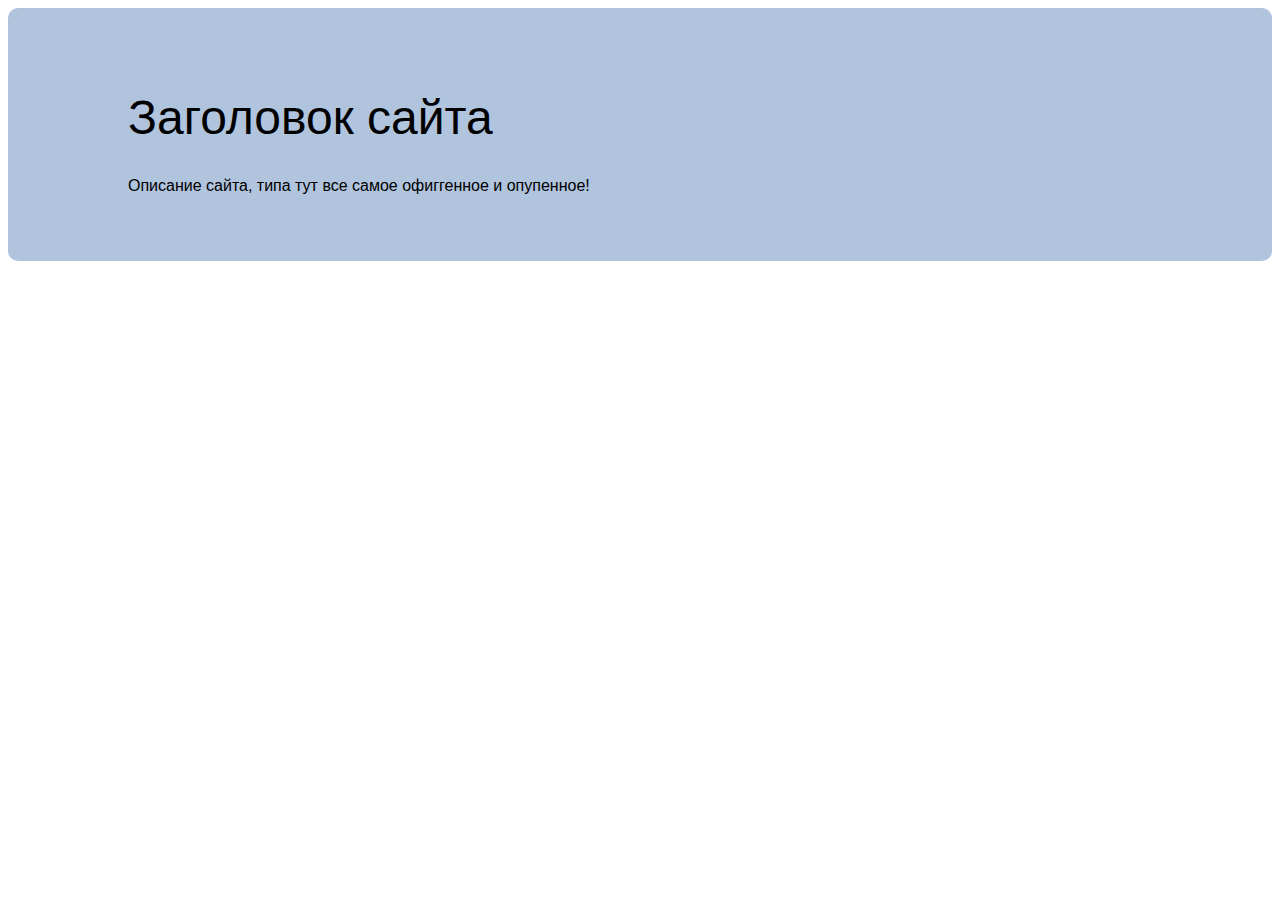
==== www/index.html @ ec1e0854 "Заготовка" ====
<!doctype html>
<html lang="ru">

<head>
  <meta charset="UTF-8">
  <meta name="viewport" content="width=device-width, initial-scale=1.0">
  <title>Мой первый проект</title>
  <link rel="stylesheet" href="style/style.css">
</head>

<body>
  <div class="promo">
    <div class="promo-inner">
      <h1 class="promo-ttl">Заголовок сайта</h1>
      <p class="promo-slogan">Описание сайта, типа тут все самое офиггенное и опупенное!</p>
    </div>
  </div>

  <script src="scripts/script.js"></script>
</body>

</html>
---- www/style/style.css ----
body {
  font-family: Arial, "Helvetica Neue", Helvetica, sans-serif;
}

.promo {
  padding: 50px 0;
  background-color: lightsteelblue;
  border-radius: 10px;
}

.promo-inner {
  margin: 0 auto;
  width: 1024px;
}
@media (max-width: 1279px) {
  .promo-inner {
    width: auto;
    max-width: 1024px;
  }
}

.promo-ttl {
  font-size: 48px;
  font-weight: 400;
}
@media (max-width: 1279px) {
  .promo-ttl {
    font-size: 32px;
  }
}
@media (max-width: 669px) {
  .promo-ttl {
    font-size: 20px;
  }
}
/*# sourceMappingURL=[data-uri] */
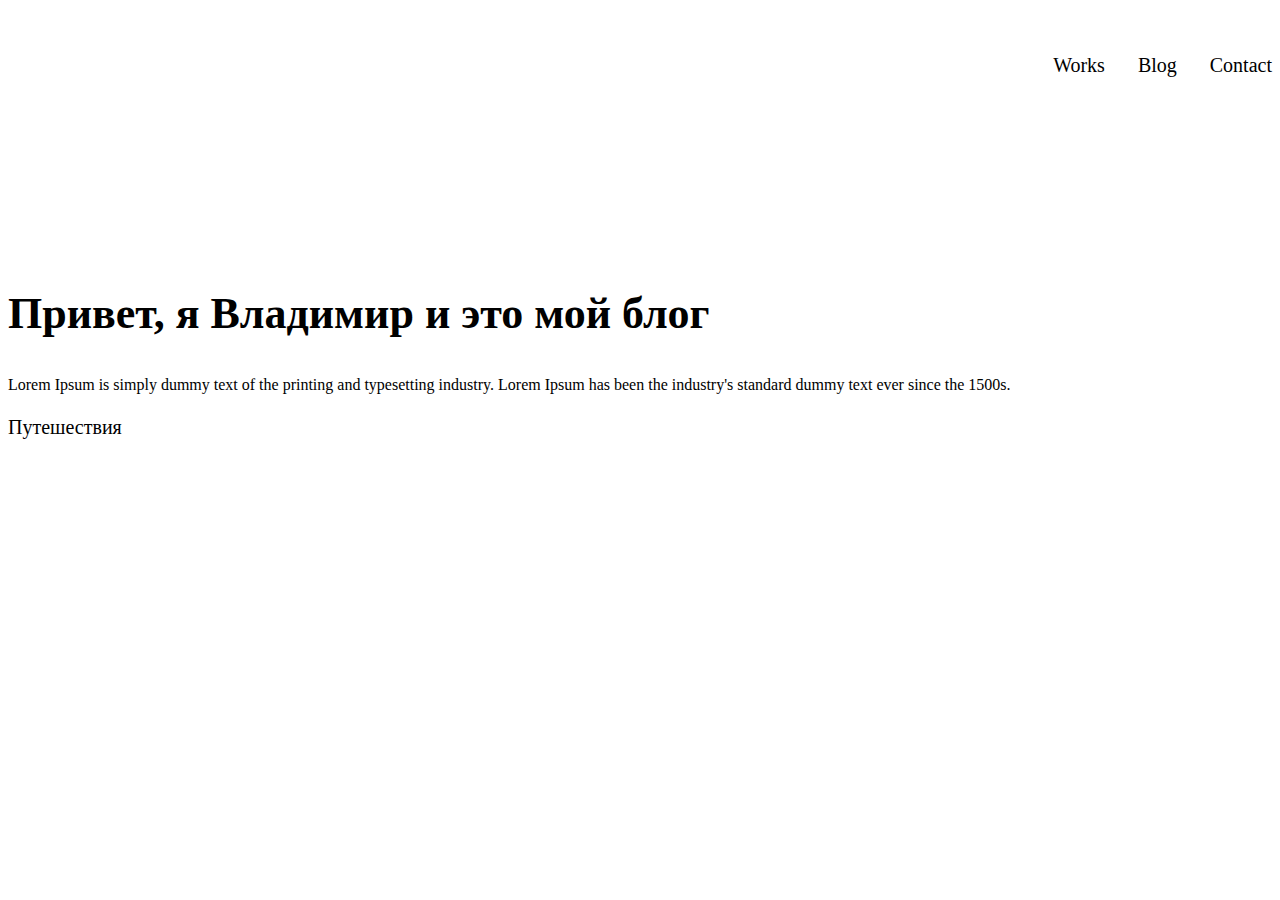
==== commit da843665: "Добавила header, about, стилизовала header" ====
--- a/www/index.html
+++ b/www/index.html
@@ -4,17 +4,50 @@
 <head>
   <meta charset="UTF-8">
   <meta name="viewport" content="width=device-width, initial-scale=1.0">
-  <title>Мой первый проект</title>
+  <title>Home</title>
   <link rel="stylesheet" href="style/style.css">
 </head>
 
 <body>
-  <div class="promo">
-    <div class="promo-inner">
-      <h1 class="promo-ttl">Заголовок сайта</h1>
-      <p class="promo-slogan">Описание сайта, типа тут все самое офиггенное и опупенное!</p>
+  <header class="header">
+    <div class="header_inner">
+      <nav class="menu">
+        <ul class="menu_list">
+          <li class="menu_item">
+            <a href="#" class="menu_link">Works</a>
+          </li>
+          <li class="menu_item">
+            <a href="#" class="menu_link">Blog</a>
+          </li>
+          <li class="menu_item">
+            <a href="#" class="menu_link">Contact</a>
+          </li>
+        </ul>
+      </nav>
     </div>
-  </div>
+  </header>
+
+  <main class="main">
+    <section class="about">
+      <div class="about_inner">
+        <div class="about_row">
+          <div class="about_block">
+            <h1 class="about_title">Привет, я Владимир и это мой блог</h1>
+            <p class="about_text">Lorem Ipsum is simply dummy text of the printing and typesetting industry. Lorem Ipsum has been the industry's standard dummy text ever since the 1500s.</p>
+            <div class="about_btn">
+              <a href="#" class="btn">Путешествия</a>
+            </div>
+          </div>
+
+          <div class="about_block">
+            <div class="about_visual">
+              <img src="" alt="" class="about_image">
+            </div>
+          </div>
+        </div>
+      </div>
+    </section>
+  </main>
 
   <script src="scripts/script.js"></script>
 </body>
--- a/www/style/style.css
+++ b/www/style/style.css
@@ -2,35 +2,51 @@
   font-family: Arial, "Helvetica Neue", Helvetica, sans-serif;
 }
 
-.promo {
-  padding: 50px 0;
-  background-color: lightsteelblue;
-  border-radius: 10px;
+.header {
+  padding-top: 27px;
 }
 
-.promo-inner {
-  margin: 0 auto;
-  width: 1024px;
-}
-@media (max-width: 1279px) {
-  .promo-inner {
-    width: auto;
-    max-width: 1024px;
-  }
+.menu_list {
+  display: flex;
+  flex-direction: row;
+  justify-content: flex-end;
+  column-gap: 33px;
+  list-style: none;
 }
 
-.promo-ttl {
-  font-size: 48px;
+.menu_item a {
+  font-family: Heebo;
+  font-size: 20px;
+  font-weight: 500;
+  line-height: 29.38px;
+  text-decoration: none;
+  color: black;
+}
+
+.about {
+  padding: 158px 0 71px;
+}
+
+.about_title {
+  font-family: Heebo;
+  font-size: 44px;
+  font-weight: 700;
+  line-height: 60px;
+}
+
+.about_text {
+  font-family: Heebo;
+  font-size: 16px;
   font-weight: 400;
+  line-height: 23.5px;
 }
-@media (max-width: 1279px) {
-  .promo-ttl {
-    font-size: 32px;
-  }
+
+.about_btn a {
+  font-family: Heebo;
+  font-size: 20px;
+  font-weight: 500;
+  line-height: 29.38px;
+  text-decoration: none;
+  color: black;
 }
-@media (max-width: 669px) {
-  .promo-ttl {
-    font-size: 20px;
-  }
-}
-/*# sourceMappingURL=[data-uri] */
+/*# sourceMappingURL=[data-uri] */
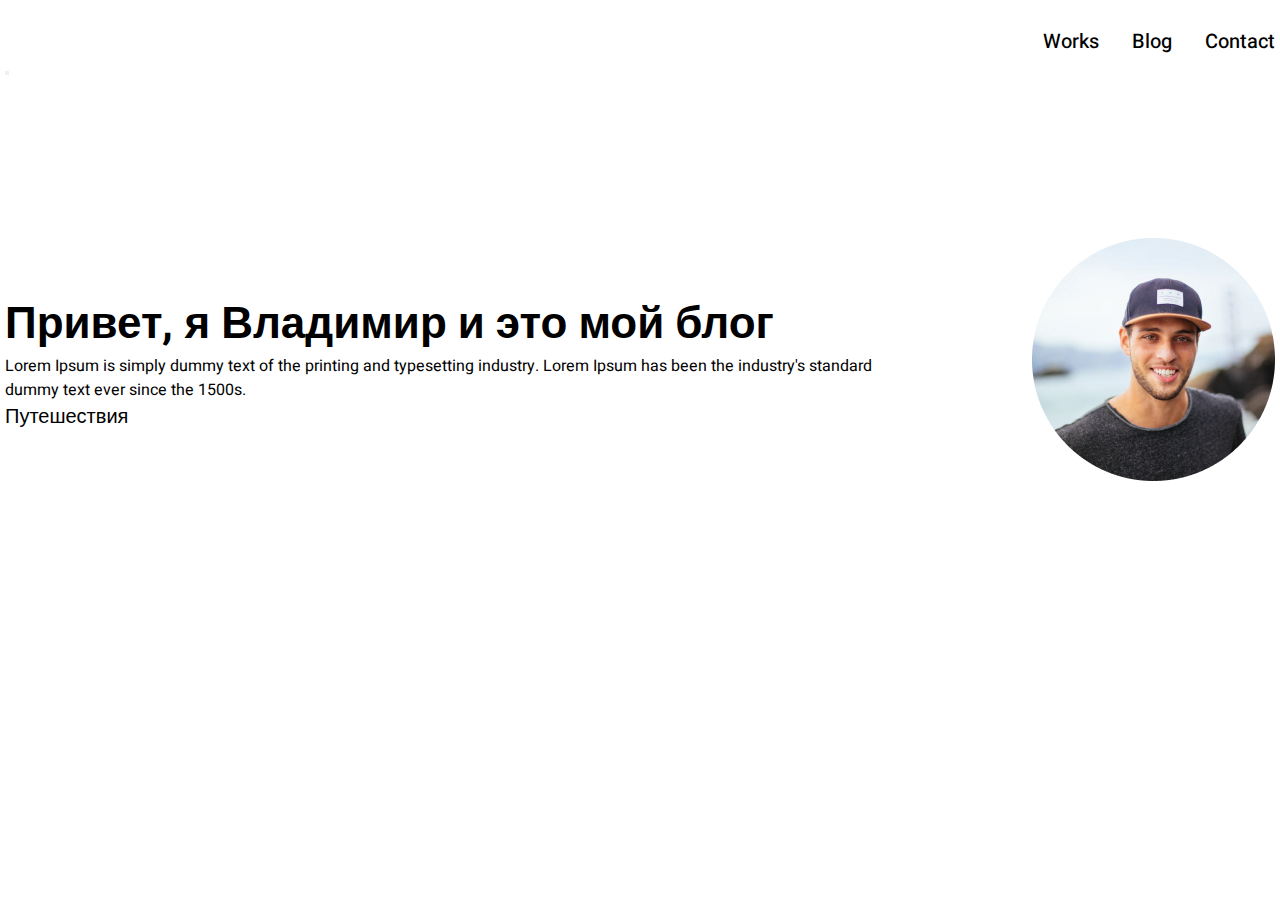
==== commit e71b23d4: "Добавила шрифты, header_burger, адаптировала header" ====
--- a/www/index.html
+++ b/www/index.html
@@ -24,6 +24,7 @@
           </li>
         </ul>
       </nav>
+      <button class="header_burger"></button>
     </div>
   </header>
 
@@ -41,10 +42,16 @@
 
           <div class="about_block">
             <div class="about_visual">
-              <img src="" alt="" class="about_image">
+              <img src="images/blog-photo.png" alt="" class="about_image">
             </div>
           </div>
         </div>
+      </div>
+    </section>
+
+    <section class="posts">
+      <div class="posts_inner">
+
       </div>
     </section>
   </main>
--- a/www/style/style.css
+++ b/www/style/style.css
@@ -1,9 +1,80 @@
+/* heebo-regular - latin_latin-ext */
+@font-face {
+  font-display: swap; /* Check https://developer.mozilla.org/en-US/docs/Web/CSS/@font-face/font-display for other options. */
+  font-family: "Heebo";
+  font-style: normal;
+  font-weight: 400;
+  src: url("../fonts/heebo-v26-latin_latin-ext-regular.woff2") format("woff2"); /* Chrome 36+, Opera 23+, Firefox 39+, Safari 12+, iOS 10+ */
+}
+/* heebo-500 - latin_latin-ext */
+@font-face {
+  font-display: swap; /* Check https://developer.mozilla.org/en-US/docs/Web/CSS/@font-face/font-display for other options. */
+  font-family: "Heebo";
+  font-style: normal;
+  font-weight: 500;
+  src: url("../fonts/heebo-v26-latin_latin-ext-500.woff2") format("woff2"); /* Chrome 36+, Opera 23+, Firefox 39+, Safari 12+, iOS 10+ */
+}
+/* heebo-700 - latin_latin-ext */
+@font-face {
+  font-display: swap; /* Check https://developer.mozilla.org/en-US/docs/Web/CSS/@font-face/font-display for other options. */
+  font-family: "Heebo";
+  font-style: normal;
+  font-weight: 700;
+  src: url("../fonts/heebo-v26-latin_latin-ext-700.woff2") format("woff2"); /* Chrome 36+, Opera 23+, Firefox 39+, Safari 12+, iOS 10+ */
+}
+*,
+*::after,
+*::before {
+  padding: 0;
+  margin: 0;
+  box-sizing: border-box;
+}
+
 body {
-  font-family: Arial, "Helvetica Neue", Helvetica, sans-serif;
+  font-family: "Heebo", sans-serif;
 }
 
 .header {
   padding-top: 27px;
+}
+@media (max-width: 767px) {
+  .header {
+    padding: 20px 0 12px;
+  }
+}
+
+.header_inner {
+  max-width: 1290px;
+  padding-left: 5px;
+  padding-right: 5px;
+  margin: 0 auto;
+}
+
+@media (max-width: 767px) {
+  .header_burger {
+    margin-left: auto;
+    position: relative;
+    width: 30px;
+    height: 18px;
+    border-top: 2px solid #000;
+    border-bottom: 2px solid #000;
+    border-right: none;
+    border-left: none;
+    background-color: inherit;
+    cursor: pointer;
+  }
+  .header_burger::before {
+    content: "";
+    position: absolute;
+    margin: auto;
+    top: 0;
+    right: 0;
+    bottom: 0;
+    left: 0;
+    width: 30px;
+    height: 2px;
+    background-color: #000;
+  }
 }
 
 .menu_list {
@@ -13,9 +84,14 @@
   column-gap: 33px;
   list-style: none;
 }
+@media (max-width: 767px) {
+  .menu_list {
+    display: none;
+  }
+}
 
 .menu_item a {
-  font-family: Heebo;
+  font-family: "Heebo", sans-serif;
   font-size: 20px;
   font-weight: 500;
   line-height: 29.38px;
@@ -27,26 +103,41 @@
   padding: 158px 0 71px;
 }
 
+.about_inner {
+  max-width: 1290px;
+  padding-left: 5px;
+  padding-right: 5px;
+  margin: 0 auto;
+}
+
+.about_row {
+  display: flex;
+  flex-direction: row;
+  flex-wrap: nowrap;
+  column-gap: 115px;
+  align-items: center;
+}
+
 .about_title {
-  font-family: Heebo;
+  font-family: "Heebo", sans-serif;
   font-size: 44px;
   font-weight: 700;
   line-height: 60px;
 }
 
 .about_text {
-  font-family: Heebo;
+  font-family: "Heebo", sans-serif;
   font-size: 16px;
   font-weight: 400;
   line-height: 23.5px;
 }
 
 .about_btn a {
-  font-family: Heebo;
+  font-family: "Heebo", sans-serif;
   font-size: 20px;
   font-weight: 500;
   line-height: 29.38px;
   text-decoration: none;
   color: black;
 }
-/*# sourceMappingURL=[data-uri] */
+/*# sourceMappingURL=[data-uri] */
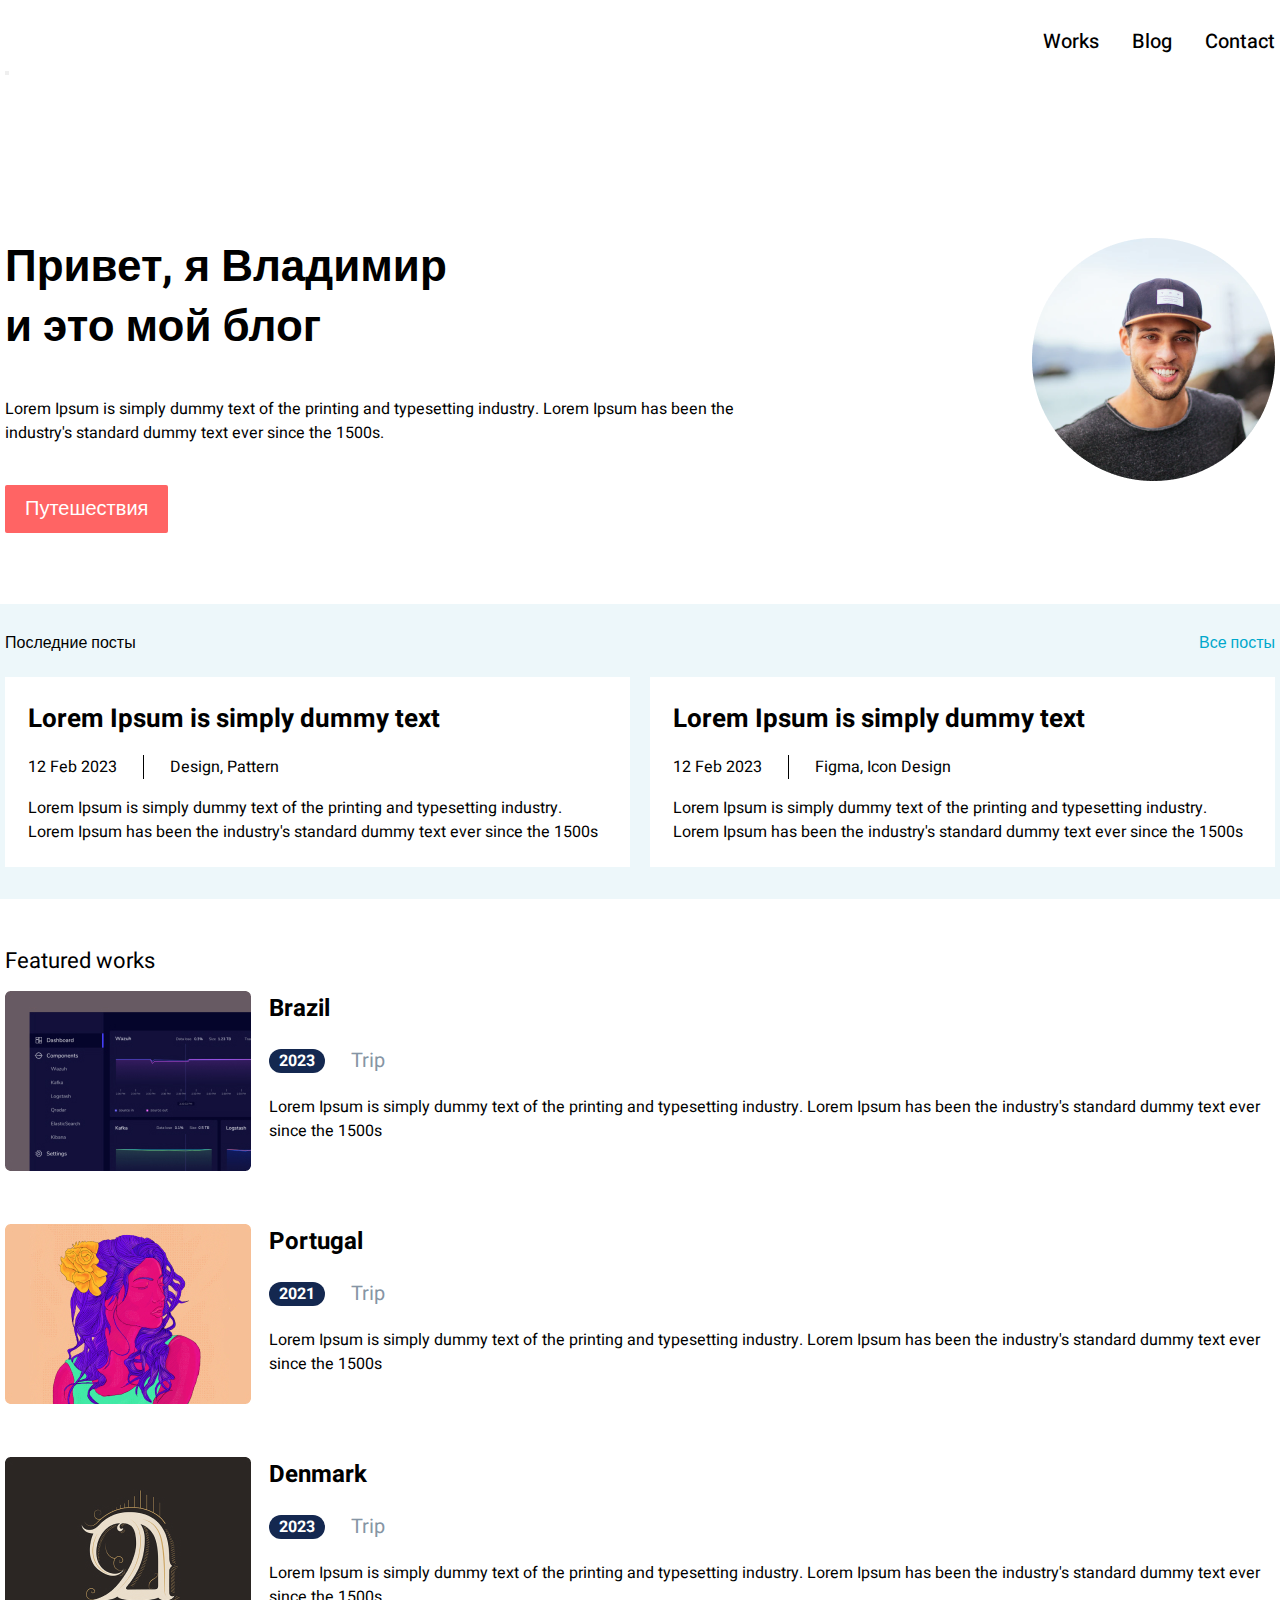
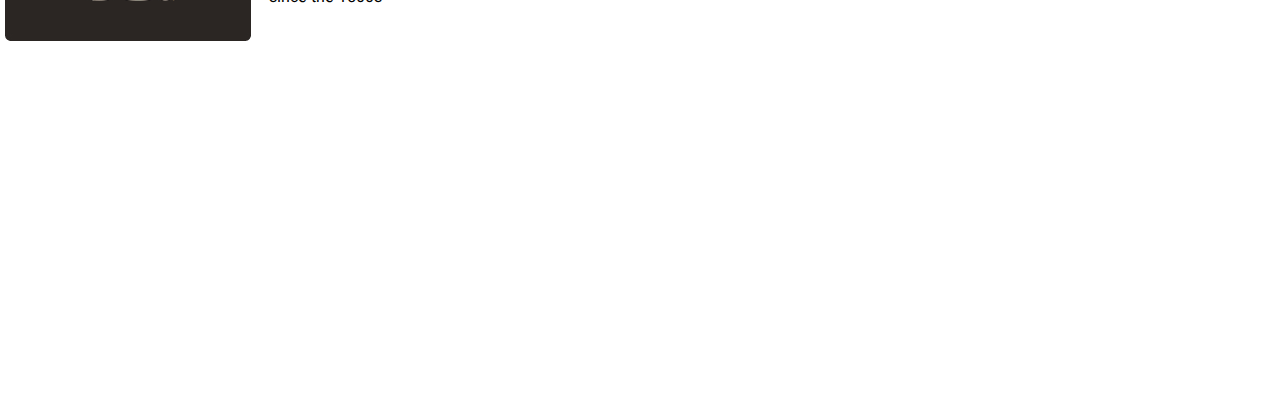
==== commit 3a3d578b: "Добавила секции posts, featured, footer, стилизовала" ====
--- a/www/index.html
+++ b/www/index.html
@@ -32,15 +32,15 @@
     <section class="about">
       <div class="about_inner">
         <div class="about_row">
-          <div class="about_block">
-            <h1 class="about_title">Привет, я Владимир и это мой блог</h1>
+          <div class="about_desc">
+            <h1 class="about_title">Привет, я Владимир <br> и это мой блог</h1>
             <p class="about_text">Lorem Ipsum is simply dummy text of the printing and typesetting industry. Lorem Ipsum has been the industry's standard dummy text ever since the 1500s.</p>
             <div class="about_btn">
               <a href="#" class="btn">Путешествия</a>
             </div>
           </div>
 
-          <div class="about_block">
+          <div class="about_content">
             <div class="about_visual">
               <img src="images/blog-photo.png" alt="" class="about_image">
             </div>
@@ -51,10 +51,95 @@
 
     <section class="posts">
       <div class="posts_inner">
+        <div class="posts_row">
+          <p class="posts_text">Последние посты</p>
+          <a href="#" class="posts_link">Все посты</a>
+        </div>
 
+        <ul class="posts_list">
+          <li class="posts_item">
+            <h2 class="posts_title">Lorem Ipsum is simply dummy text</h2>
+            <div class="posts_info">
+              <p class="posts_date">12 Feb 2023</p>
+              <p class="posts_place">Design, Pattern</p>
+            </div>
+            <p class="posts_desc">Lorem Ipsum is simply dummy text of the printing and typesetting industry. Lorem Ipsum has been the industry's standard dummy text ever since the 1500s</p>
+          </li>
+
+          <li class="posts_item">
+            <h2 class="posts_title">Lorem Ipsum is simply dummy text</h2>
+            <div class="posts_info">
+              <p class="posts_date">12 Feb 2023</p>
+              <p class="posts_place">Figma, Icon Design</p>
+            </div>
+            <p class="posts_desc">Lorem Ipsum is simply dummy text of the printing and typesetting industry. Lorem Ipsum has been the industry's standard dummy text ever since the 1500s</p>
+          </li>
+        </ul>
+      </div>
+    </section>
+
+    <section class="featured">
+      <div class="featured_inner">
+        <p class="featured_text">Featured works</p>
+
+        <ul class="featured_list">
+          <li class="featured_item">
+            <div class="featured_row">
+              <div class="featured_visual">
+                <img src="images/blog-visual-1.jpg" alt="">
+              </div>
+              <div class="featured_content">
+                <h2 class="featured_title">Brazil</h2>
+                <div class="featured_info">
+                  <strong class="featured_year">2023</strong>
+                  <p class="featured_trip">Trip</p>
+                </div>
+                <p class="featured_desc">Lorem Ipsum is simply dummy text of the printing and typesetting industry. Lorem Ipsum has been the industry's standard dummy text ever since the 1500s</p>
+              </div>
+            </div>
+          </li>
+
+          <li class="featured_item">
+            <div class="featured_row">
+              <div class="featured_visual">
+                <img src="images/blog-visual-2.jpg" alt="">
+              </div>
+              <div class="featured_content">
+                <h2 class="featured_title">Portugal</h2>
+                <div class="featured_info">
+                  <strong class="featured_year">2021</strong>
+                  <p class="featured_trip">Trip</p>
+                </div>
+                <p class="featured_desc">Lorem Ipsum is simply dummy text of the printing and typesetting industry. Lorem Ipsum has been the industry's standard dummy text ever since the 1500s</p>
+              </div>
+            </div>
+          </li>
+
+          <li class="featured_item">
+            <div class="featured_row">
+              <div class="featured_visual">
+                <img src="images/blog-visual-3.jpg" alt="">
+              </div>
+              <div class="featured_content">
+                <h2 class="featured_title">Denmark</h2>
+                <div class="featured_info">
+                  <strong class="featured_year">2023</strong>
+                  <p class="featured_trip">Trip</p>
+                </div>
+                <p class="featured_desc">Lorem Ipsum is simply dummy text of the printing and typesetting industry. Lorem Ipsum has been the industry's standard dummy text ever since the 1500s</p>
+              </div>
+            </div>
+          </li>
+        </ul>
       </div>
     </section>
   </main>
+
+  <footer class="footer">
+    <div class="footer_inner">
+      <div class="footer_empty"></div>
+    </div>
+  </footer>
 
   <script src="scripts/script.js"></script>
 </body>
--- a/www/style/style.css
+++ b/www/style/style.css
@@ -97,6 +97,11 @@
   line-height: 29.38px;
   text-decoration: none;
   color: black;
+  transition: color 0.3s;
+}
+.menu_item a:hover {
+  color: #FF6464;
+  transform: translate();
 }
 
 .about {
@@ -115,7 +120,22 @@
   flex-direction: row;
   flex-wrap: nowrap;
   column-gap: 115px;
-  align-items: center;
+  align-items: flex-start;
+}
+
+.about_desc {
+  flex-basis: 60%;
+  display: flex;
+  flex-direction: column;
+  row-gap: 40px;
+}
+
+.about_content {
+  margin-left: auto;
+}
+
+.about_visual {
+  border-radius: 50%;
 }
 
 .about_title {
@@ -133,11 +153,145 @@
 }
 
 .about_btn a {
+  display: inline-block;
+  padding: 9px 20px;
   font-family: "Heebo", sans-serif;
   font-size: 20px;
   font-weight: 500;
   line-height: 29.38px;
   text-decoration: none;
-  color: black;
-}
-/*# sourceMappingURL=[data-uri] */
+  color: #fff;
+  background-color: #FF6464;
+  border-radius: 2px;
+}
+
+.posts {
+  padding: 27px 0 32px;
+  background-color: #EDF7FA;
+}
+
+.posts_inner {
+  max-width: 1290px;
+  padding-left: 5px;
+  padding-right: 5px;
+  margin: 0 auto;
+}
+
+.posts_row {
+  display: flex;
+  flex-direction: row;
+}
+
+.posts_link {
+  margin-left: auto;
+  text-decoration: none;
+  color: #00A8CC;
+}
+
+.posts_list {
+  margin-top: 22px;
+  display: flex;
+  column-gap: 20px;
+  list-style: none;
+}
+
+.posts_item {
+  padding: 23px;
+  display: flex;
+  flex-direction: column;
+  row-gap: 17px;
+  background-color: #fff;
+}
+
+.posts_title {
+  font-size: 26px;
+  font-weight: 700;
+  line-height: 38.19px;
+}
+
+.posts_info {
+  display: flex;
+}
+
+.posts_date {
+  padding-right: 26px;
+  border-right: 1px solid #000;
+}
+
+.posts_place {
+  padding-left: 26px;
+}
+
+.featured {
+  padding: 32px 0 32px;
+}
+
+.featured_inner {
+  max-width: 1290px;
+  padding-left: 5px;
+  padding-right: 5px;
+  margin: 0 auto;
+}
+
+.featured_text {
+  font-size: 22px;
+  font-weight: 400;
+  line-height: 60px;
+}
+
+.featured_list {
+  display: flex;
+  flex-direction: column;
+  row-gap: 46px;
+  list-style: none;
+}
+
+.featured_row {
+  display: flex;
+  flex-direction: row;
+  column-gap: 18px;
+}
+
+.featured_content {
+  display: flex;
+  flex-direction: column;
+  row-gap: 20px;
+}
+
+.featured_info {
+  display: flex;
+  flex-direction: row;
+  align-items: center;
+  column-gap: 26px;
+}
+
+.featured_year {
+  padding: 0 10px;
+  text-align: center;
+  color: #fff;
+  background-color: #142850;
+  border-radius: 16px;
+}
+
+.featured_trip {
+  font-size: 20px;
+  font-weight: 400;
+  line-height: 29.38px;
+  color: #8695A4;
+}
+
+.footer {
+  padding: 32px 0 32px;
+}
+
+.footer_inner {
+  max-width: 1290px;
+  padding-left: 5px;
+  padding-right: 5px;
+  margin: 0 auto;
+}
+
+.footer_empty {
+  margin: 265px 0;
+}
+/*# sourceMappingURL=[data-uri] */
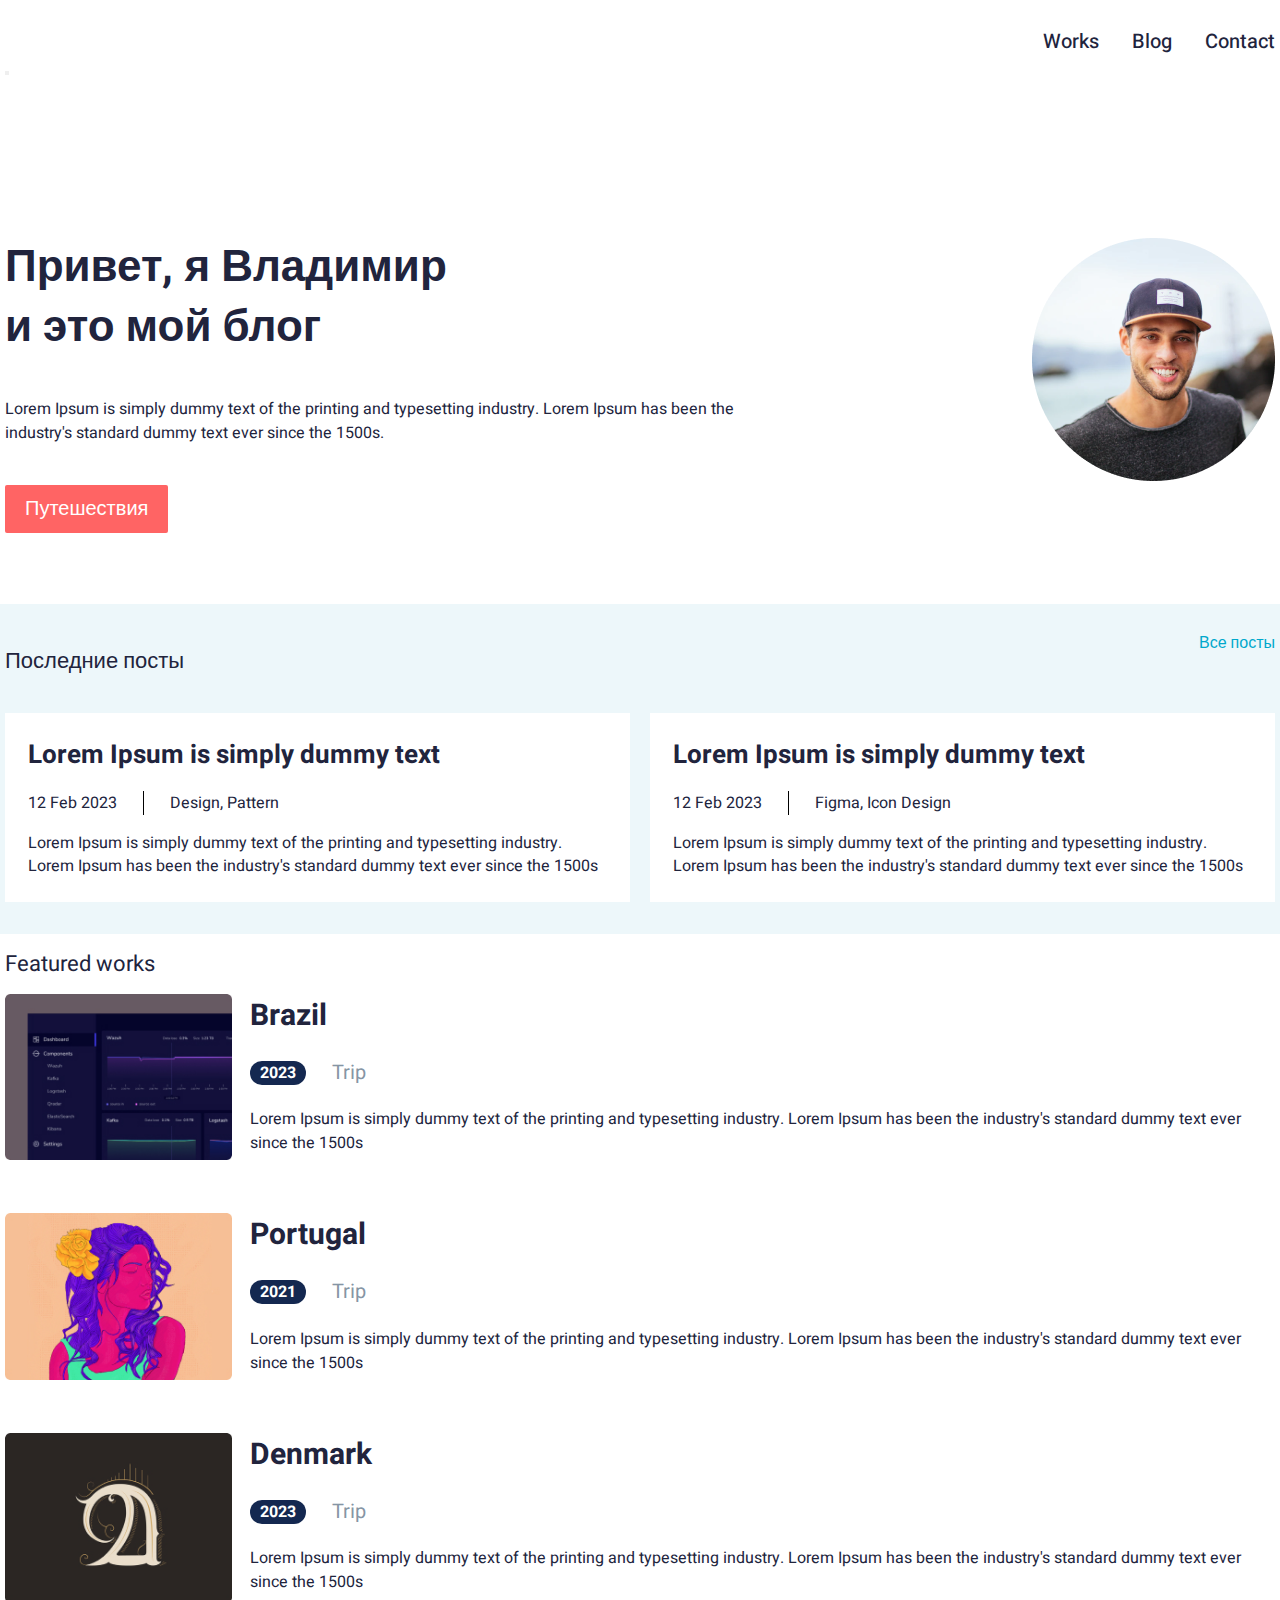
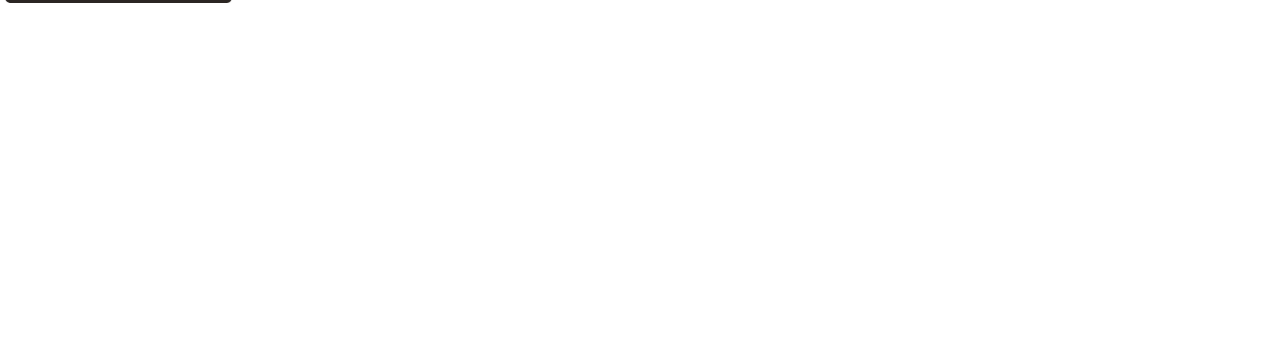
==== commit 2417b744: "Адаптировала featured" ====
--- a/www/index.html
+++ b/www/index.html
@@ -14,7 +14,7 @@
       <nav class="menu">
         <ul class="menu_list">
           <li class="menu_item">
-            <a href="#" class="menu_link">Works</a>
+            <a href="works.html" class="menu_link">Works</a>
           </li>
           <li class="menu_item">
             <a href="#" class="menu_link">Blog</a>
@@ -86,7 +86,7 @@
           <li class="featured_item">
             <div class="featured_row">
               <div class="featured_visual">
-                <img src="images/blog-visual-1.jpg" alt="">
+                <img src="images/blog-visual-1.jpg" alt="" class="featured_image">
               </div>
               <div class="featured_content">
                 <h2 class="featured_title">Brazil</h2>
@@ -102,7 +102,7 @@
           <li class="featured_item">
             <div class="featured_row">
               <div class="featured_visual">
-                <img src="images/blog-visual-2.jpg" alt="">
+                <img src="images/blog-visual-2.jpg" alt="" class="featured_image">
               </div>
               <div class="featured_content">
                 <h2 class="featured_title">Portugal</h2>
@@ -118,7 +118,7 @@
           <li class="featured_item">
             <div class="featured_row">
               <div class="featured_visual">
-                <img src="images/blog-visual-3.jpg" alt="">
+                <img src="images/blog-visual-3.jpg" alt="" class="featured_image">
               </div>
               <div class="featured_content">
                 <h2 class="featured_title">Denmark</h2>
--- a/www/style/style.css
+++ b/www/style/style.css
@@ -32,6 +32,7 @@
 
 body {
   font-family: "Heebo", sans-serif;
+  color: #21243D;
 }
 
 .header {
@@ -96,7 +97,7 @@
   font-weight: 500;
   line-height: 29.38px;
   text-decoration: none;
-  color: black;
+  color: #21243D;
   transition: color 0.3s;
 }
 .menu_item a:hover {
@@ -107,6 +108,11 @@
 .about {
   padding: 158px 0 71px;
 }
+@media (max-width: 767px) {
+  .about {
+    padding: 33px 0 60px;
+  }
+}
 
 .about_inner {
   max-width: 1290px;
@@ -122,6 +128,13 @@
   column-gap: 115px;
   align-items: flex-start;
 }
+@media (max-width: 767px) {
+  .about_row {
+    flex-direction: column-reverse;
+    row-gap: 34px;
+    text-align: center;
+  }
+}
 
 .about_desc {
   flex-basis: 60%;
@@ -129,9 +142,20 @@
   flex-direction: column;
   row-gap: 40px;
 }
+@media (max-width: 767px) {
+  .about_desc {
+    row-gap: 21px;
+  }
+}
 
 .about_content {
   margin-left: auto;
+}
+@media (max-width: 767px) {
+  .about_content {
+    margin: 0;
+    align-self: center;
+  }
 }
 
 .about_visual {
@@ -143,6 +167,12 @@
   font-size: 44px;
   font-weight: 700;
   line-height: 60px;
+}
+@media (max-width: 767px) {
+  .about_title {
+    font-size: 32px;
+    line-height: 40px;
+  }
 }
 
 .about_text {
@@ -181,18 +211,46 @@
   display: flex;
   flex-direction: row;
 }
+@media (max-width: 767px) {
+  .posts_row {
+    flex-direction: column;
+    text-align: center;
+  }
+}
+
+.posts_text {
+  font-size: 22px;
+  font-weight: 400;
+  line-height: 60px;
+}
+@media (max-width: 767px) {
+  .posts_text {
+    font-size: 18px;
+  }
+}
 
 .posts_link {
   margin-left: auto;
   text-decoration: none;
   color: #00A8CC;
 }
+@media (max-width: 767px) {
+  .posts_link {
+    margin: 0;
+  }
+}
 
 .posts_list {
   margin-top: 22px;
   display: flex;
   column-gap: 20px;
   list-style: none;
+}
+@media (max-width: 767px) {
+  .posts_list {
+    flex-direction: column;
+    row-gap: 17px;
+  }
 }
 
 .posts_item {
@@ -201,6 +259,11 @@
   flex-direction: column;
   row-gap: 17px;
   background-color: #fff;
+}
+@media (max-width: 767px) {
+  .posts_item {
+    row-gap: 12px;
+  }
 }
 
 .posts_title {
@@ -208,6 +271,12 @@
   font-weight: 700;
   line-height: 38.19px;
 }
+@media (max-width: 767px) {
+  .posts_title {
+    font-size: 22px;
+    line-height: 30px;
+  }
+}
 
 .posts_info {
   display: flex;
@@ -217,13 +286,25 @@
   padding-right: 26px;
   border-right: 1px solid #000;
 }
+@media (max-width: 767px) {
+  .posts_date {
+    padding-right: 24px;
+  }
+}
 
 .posts_place {
   padding-left: 26px;
 }
-
-.featured {
-  padding: 32px 0 32px;
+@media (max-width: 767px) {
+  .posts_place {
+    padding-left: 24px;
+  }
+}
+
+.posts_desc {
+  font-size: 16px;
+  font-weight: 400;
+  line-height: 23.5px;
 }
 
 .featured_inner {
@@ -237,6 +318,12 @@
   font-size: 22px;
   font-weight: 400;
   line-height: 60px;
+}
+@media (max-width: 767px) {
+  .featured_text {
+    font-size: 18px;
+    text-align: center;
+  }
 }
 
 .featured_list {
@@ -251,18 +338,62 @@
   flex-direction: row;
   column-gap: 18px;
 }
+@media (max-width: 767px) {
+  .featured_row {
+    flex-direction: column;
+    row-gap: 17px;
+  }
+}
+
+.featured_visual {
+  border-radius: 6px;
+}
+@media (max-width: 767px) {
+  .featured_visual {
+    width: 100%;
+  }
+}
+
+.featured_image {
+  width: 100%;
+  background-position: center;
+  background-repeat: no-repeat;
+  background-size: cover;
+}
 
 .featured_content {
   display: flex;
   flex-direction: column;
   row-gap: 20px;
 }
+@media (max-width: 767px) {
+  .featured_content {
+    row-gap: 16px;
+  }
+}
+
+.featured_title {
+  font-size: 30px;
+  font-weight: 700;
+  line-height: 44.06px;
+}
+@media (max-width: 767px) {
+  .featured_title {
+    font-size: 24px;
+    line-height: 30px;
+  }
+}
 
 .featured_info {
   display: flex;
   flex-direction: row;
   align-items: center;
   column-gap: 26px;
+}
+@media (max-width: 767px) {
+  .featured_info {
+    column-gap: 22px;
+  }
 }
 
 .featured_year {
@@ -279,6 +410,12 @@
   line-height: 29.38px;
   color: #8695A4;
 }
+@media (max-width: 767px) {
+  .featured_trip {
+    font-size: 16px;
+    line-height: 23px;
+  }
+}
 
 .footer {
   padding: 32px 0 32px;
@@ -294,4 +431,60 @@
 .footer_empty {
   margin: 265px 0;
 }
-/*# sourceMappingURL=[data-uri] */
+
+.detail {
+  padding-top: 78px;
+}
+
+.detail_inner {
+  max-width: 1290px;
+  padding-left: 5px;
+  padding-right: 5px;
+  margin: 0 auto;
+}
+
+.detail_title {
+  font-size: 34px;
+  font-weight: 700;
+  line-height: 49.94px;
+}
+
+.detail_info {
+  display: flex;
+  flex-direction: row;
+  align-items: center;
+  column-gap: 26px;
+}
+
+.detail_year {
+  padding: 0 10px;
+  text-align: center;
+  color: #fff;
+  background-color: #FF7C7C;
+  border-radius: 16px;
+}
+
+.detail_trip {
+  font-size: 20px;
+  font-weight: 400;
+  line-height: 29.38px;
+  color: #8695A4;
+}
+
+.detail_text {
+  font-size: 16px;
+  font-weight: 400;
+  line-height: 23.5px;
+}
+
+.detail_content {
+  position: relative;
+}
+
+.detail_visual {
+  width: 100%;
+  background-position: center;
+  background-repeat: no-repeat;
+  background-size: cover;
+}
+/*# sourceMappingURL=[data-uri] */
